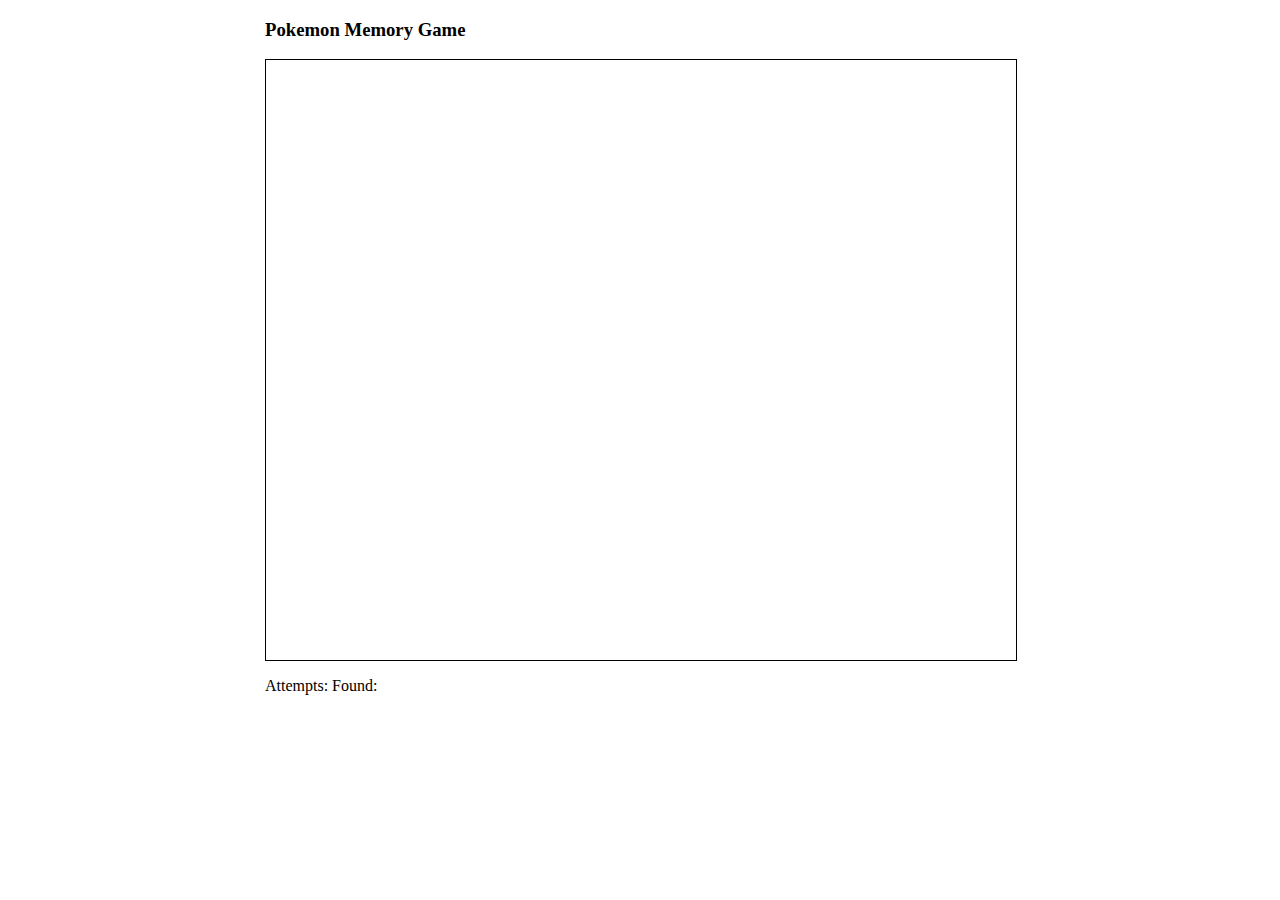
==== index.html @ 8ddcb8e1 "start with the html structure" ====
<!DOCTYPE html>
<html lang="en">
<head>
  <meta charset="utf-8">
  <meta http-equiv="X-UA-Compatible" content="IE=edge">
  <meta name="viewport" content="width=device-width, initial-scale=1.0"> 
  <script src="script.js"></script>
  <link rel="stylesheet" href="style.css"></script>
  <title>Pokemon Memory Game</title>      
</head>
<body>
   <div class="pageContainer">
      <h3>Pokemon Memory Game</h3>
      <div class="gameGrid">
      </div>
      <p>Attempts: <span class="attempsHolder"></span> Found: <span class="foundHolder"></span></p>
   </div>
</body>
</html>
---- style.css ----
.pageContainer {
    width: 750px;
    height: 750px;
    margin: 0 auto;
}

.gameGrid {
    display: flex;
    flex-wrap: wrap;
    height: 600px;
    width: 100%;
    border: 1px solid black;
}

.gameGrid img{
    width: 150px;
    height: 150px;
}
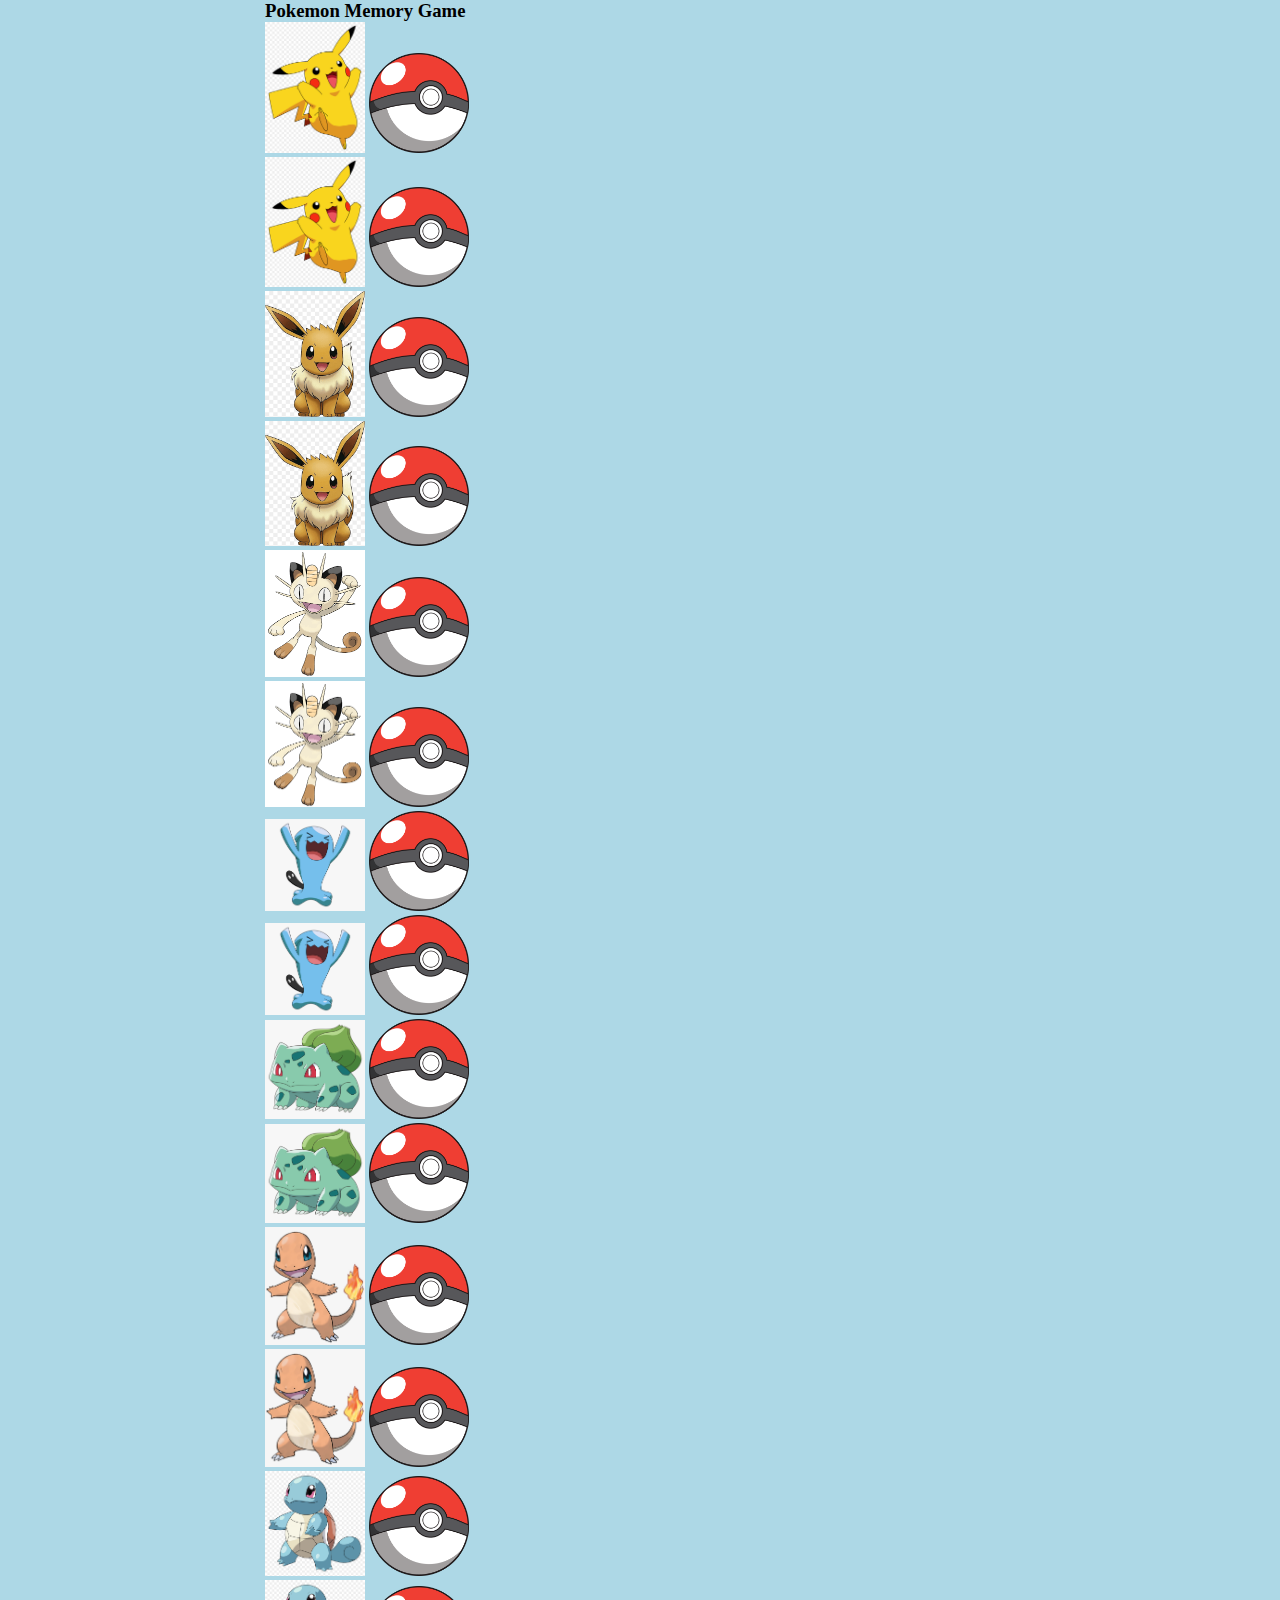
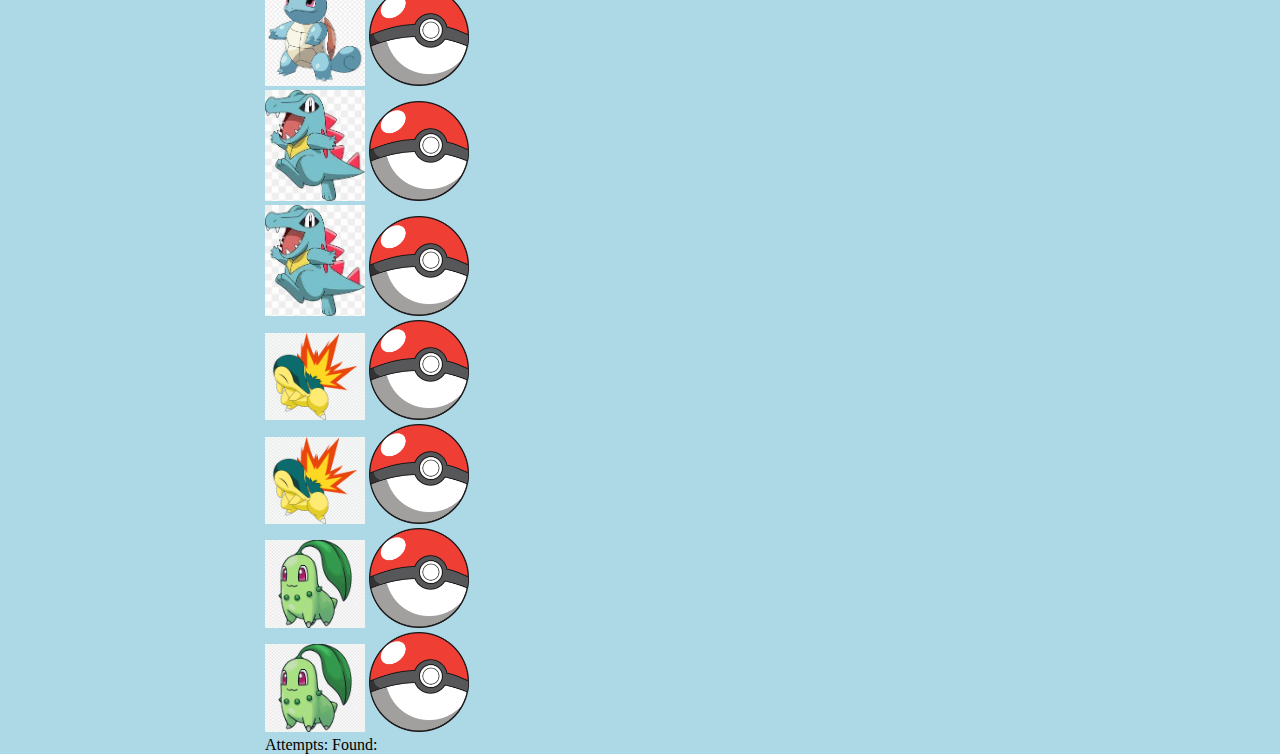
==== commit 83062d90: "edit html" ====
--- a/index.html
+++ b/index.html
@@ -4,15 +4,98 @@
   <meta charset="utf-8">
   <meta http-equiv="X-UA-Compatible" content="IE=edge">
   <meta name="viewport" content="width=device-width, initial-scale=1.0"> 
-  <script src="script.js"></script>
-  <link rel="stylesheet" href="style.css"></script>
-  <title>Pokemon Memory Game</title>      
+  <title>Pokemon Memory Game</title>
+  <link rel="stylesheet" href="style.css">      
 </head>
 <body>
+<script type="text/javascript" src="script.js"></script>
    <div class="pageContainer">
       <h3>Pokemon Memory Game</h3>
-      <div class="gameGrid">
-      </div>
+         <section class="memory-game"></section>
+            <div class="memory-card">
+               <img class="front-face" src="assets/Pikachu.png" alt="Pikachu">
+               <img class="back-face" src="assets/pokeball-placeholder.png" alt="pokeball">
+            </div>
+            <div class="memory-game">
+               <img class="front-face" src="assets/Pikachu.png" alt="Pikachu">
+               <img class="back-face" src="assets/pokeball-placeholder.png" alt="pokeball">
+            </div>
+            <div class="memory-game">
+               <img class="front-face" src="assets/Eevee.png" alt="Eevee">
+               <img class="back-face" src="assets/pokeball-placeholder.png" alt="pokeball">
+            </div>
+            <div class="memory-game">
+               <img class="front-face" src="assets/Eevee.png" alt="Eevee">
+               <img class="back-face" src="assets/pokeball-placeholder.png" alt="pokeball">
+            </div>
+            <div class="memory-game">
+               <img class="front-face" src="assets/Meowth.png" alt="Meowth">
+               <img class="back-face" src="assets/pokeball-placeholder.png" alt="pokeball">
+            </div>
+            <div class="memory-game">
+               <img class="front-face" src="assets/Meowth.png" alt="Meowth">
+               <img class="back-face" src="assets/pokeball-placeholder.png" alt="pokeball">
+            </div>
+            <div class="memory-game">
+               <img class="front-face" src="assets/Wobbuffet.png" alt="Wobbuffet">
+               <img class="back-face" src="assets/pokeball-placeholder.png" alt="pokeball">
+            </div>
+            <div class="memory-game">
+               <img class="front-face" src="assets/Wobbuffet.png" alt="Wobbuffet">
+               <img class="back-face" src="assets/pokeball-placeholder.png" alt="pokeball">
+            </div>
+            <div class="memory-game">
+               <img class="front-face" src="assets/Bulbasaur.png" alt="Bulbasaur">
+               <img class="back-face" src="assets/pokeball-placeholder.png" alt="pokeball">
+            </div>
+            <div class="memory-game">
+               <img class="front-face" src="assets/Bulbasaur.png" alt="Bulbasaur">
+               <img class="back-face" src="assets/pokeball-placeholder.png" alt="pokeball">
+            </div>
+            <div class="memory-game">
+               <img class="front-face" src="assets/Charmander.png" alt="Charmander">
+               <img class="back-face" src="assets/pokeball-placeholder.png" alt="pokeball">
+            </div>
+            <div class="memory-game">
+               <img class="front-face" src="assets/Charmander.png" alt="Charmander">
+               <img class="back-face" src="assets/pokeball-placeholder.png" alt="pokeball">
+            </div>
+            <div class="memory-game">
+               <img class="front-face" src="assets/Squirtle.png" alt="Squirtle">
+               <img class="back-face" src="assets/pokeball-placeholder.png" alt="pokeball">
+            </div>
+            <div class="memory-game">
+               <img class="front-face" src="assets/Squirtle.png" alt="Squirtle">
+               <img class="back-face" src="assets/pokeball-placeholder.png" alt="pokeball">
+            </div>
+            <div class="memory-game">
+               <img class="front-face" src="assets/Totodile.jpg" alt="Totodile">
+               <img class="back-face" src="assets/pokeball-placeholder.png" alt="pokeball">
+            </div>
+            <div class="memory-game">
+               <img class="front-face" src="assets/Totodile.jpg" alt="Totodile">
+               <img class="back-face" src="assets/pokeball-placeholder.png" alt="pokeball">
+            </div>
+            <div class="memory-game">
+               <img class="front-face" src="assets/Cyndaquil.png" alt="Cyndaquil">
+               <img class="back-face" src="assets/pokeball-placeholder.png" alt="pokeball">
+            </div>
+            <div class="memory-game">
+               <img class="front-face" src="assets/Cyndaquil.png" alt="Cyndaquil">
+               <img class="back-face" src="assets/pokeball-placeholder.png" alt="pokeball">
+            </div>
+            <div class="memory-game">
+               <img class="front-face" src="assets/Chikorita.png" alt="Chikorita">
+               <img class="back-face" src="assets/pokeball-placeholder.png" alt="pokeball">
+            </div>
+            <div class="memory-game">
+               <img class="front-face" src="assets/Chikorita.png" alt="Chikorita">
+               <img class="back-face" src="assets/pokeball-placeholder.png" alt="pokeball">
+            </div>
+           
+
+
+
       <p>Attempts: <span class="attempsHolder"></span> Found: <span class="foundHolder"></span></p>
    </div>
 </body>
--- a/style.css
+++ b/style.css
@@ -1,6 +1,21 @@
+/*some basic CSS for the game page */
+* {
+    padding: 0;
+    margin: 0;
+    box-sizing: border-box;
+}
+
+body {
+    height: 100vh;
+    background: lightblue;
+}
+
+img {
+    width: 100px;
+}
+
 .pageContainer {
     width: 750px;
-    height: 750px;
     margin: 0 auto;
 }
 
@@ -12,7 +27,7 @@
     border: 1px solid black;
 }
 
-.gameGrid img{
+.gameGrid img {
     width: 150px;
     height: 150px;
 }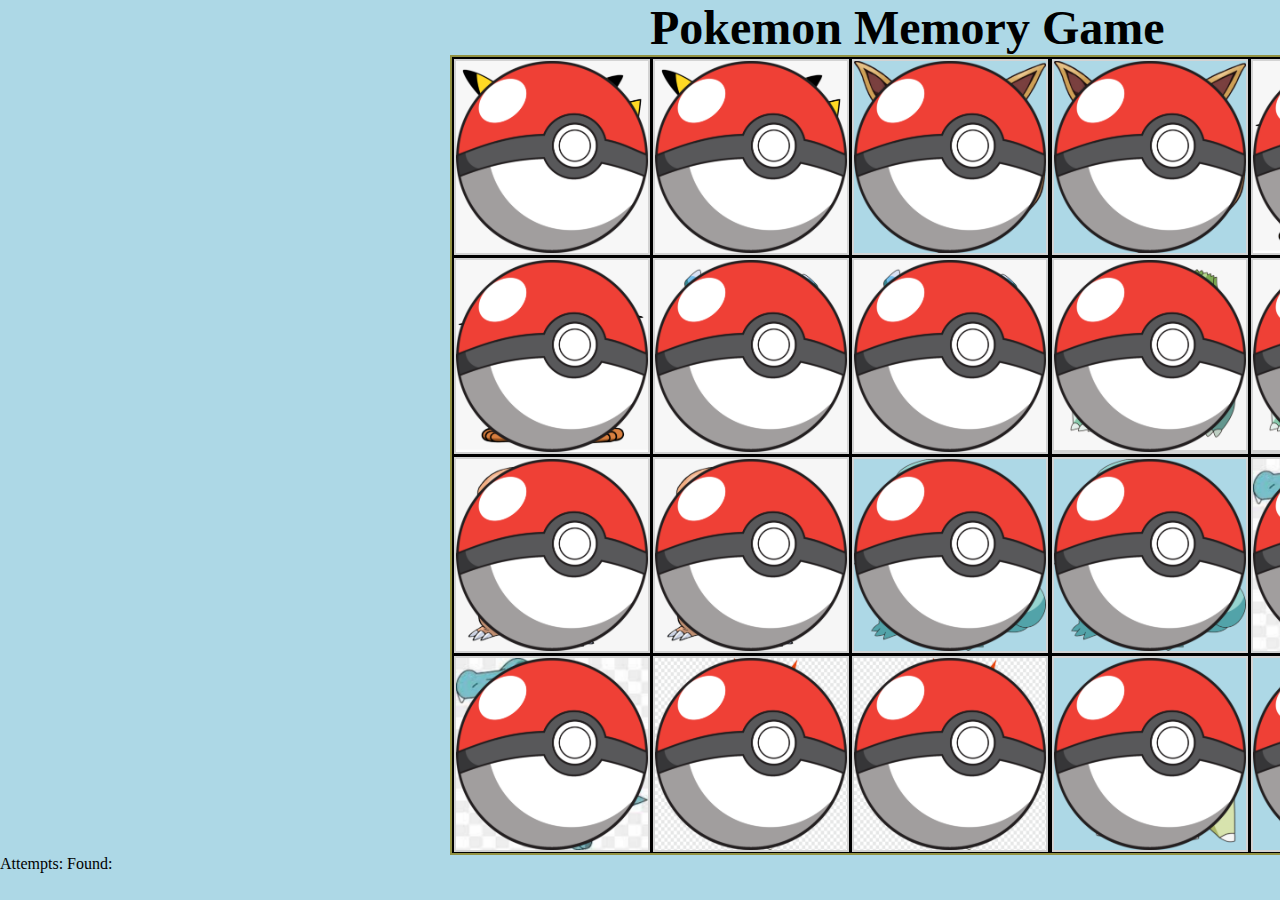
==== commit 0c40ae52: "finish basic html and css" ====
--- a/index.html
+++ b/index.html
@@ -5,93 +5,93 @@
   <meta http-equiv="X-UA-Compatible" content="IE=edge">
   <meta name="viewport" content="width=device-width, initial-scale=1.0"> 
   <title>Pokemon Memory Game</title>
-  <link rel="stylesheet" href="style.css">      
+  <link rel="stylesheet" href="style.css"> 
+  <script src="script.js"></script>     
 </head>
 <body>
-<script type="text/javascript" src="script.js"></script>
-   <div class="pageContainer">
       <h3>Pokemon Memory Game</h3>
-         <section class="memory-game"></section>
+         <section class="memory-game">
             <div class="memory-card">
                <img class="front-face" src="assets/Pikachu.png" alt="Pikachu">
                <img class="back-face" src="assets/pokeball-placeholder.png" alt="pokeball">
             </div>
-            <div class="memory-game">
+            <div class="memory-card">
                <img class="front-face" src="assets/Pikachu.png" alt="Pikachu">
                <img class="back-face" src="assets/pokeball-placeholder.png" alt="pokeball">
             </div>
-            <div class="memory-game">
+            <div class="memory-card">
                <img class="front-face" src="assets/Eevee.png" alt="Eevee">
                <img class="back-face" src="assets/pokeball-placeholder.png" alt="pokeball">
             </div>
-            <div class="memory-game">
+            <div class="memory-card">
                <img class="front-face" src="assets/Eevee.png" alt="Eevee">
                <img class="back-face" src="assets/pokeball-placeholder.png" alt="pokeball">
             </div>
-            <div class="memory-game">
+            <div class="memory-card">
                <img class="front-face" src="assets/Meowth.png" alt="Meowth">
                <img class="back-face" src="assets/pokeball-placeholder.png" alt="pokeball">
             </div>
-            <div class="memory-game">
+            <div class="memory-card">
                <img class="front-face" src="assets/Meowth.png" alt="Meowth">
                <img class="back-face" src="assets/pokeball-placeholder.png" alt="pokeball">
             </div>
-            <div class="memory-game">
+            <div class="memory-card">
                <img class="front-face" src="assets/Wobbuffet.png" alt="Wobbuffet">
                <img class="back-face" src="assets/pokeball-placeholder.png" alt="pokeball">
             </div>
-            <div class="memory-game">
+            <div class="memory-card">
                <img class="front-face" src="assets/Wobbuffet.png" alt="Wobbuffet">
                <img class="back-face" src="assets/pokeball-placeholder.png" alt="pokeball">
             </div>
-            <div class="memory-game">
+            <div class="memory-card">
                <img class="front-face" src="assets/Bulbasaur.png" alt="Bulbasaur">
                <img class="back-face" src="assets/pokeball-placeholder.png" alt="pokeball">
             </div>
-            <div class="memory-game">
+            <div class="memory-card">
                <img class="front-face" src="assets/Bulbasaur.png" alt="Bulbasaur">
                <img class="back-face" src="assets/pokeball-placeholder.png" alt="pokeball">
             </div>
-            <div class="memory-game">
+            <div class="memory-card">
                <img class="front-face" src="assets/Charmander.png" alt="Charmander">
                <img class="back-face" src="assets/pokeball-placeholder.png" alt="pokeball">
             </div>
-            <div class="memory-game">
+            <div class="memory-card">
                <img class="front-face" src="assets/Charmander.png" alt="Charmander">
                <img class="back-face" src="assets/pokeball-placeholder.png" alt="pokeball">
             </div>
-            <div class="memory-game">
+            <div class="memory-card">
                <img class="front-face" src="assets/Squirtle.png" alt="Squirtle">
                <img class="back-face" src="assets/pokeball-placeholder.png" alt="pokeball">
             </div>
-            <div class="memory-game">
+            <div class="memory-card">
                <img class="front-face" src="assets/Squirtle.png" alt="Squirtle">
                <img class="back-face" src="assets/pokeball-placeholder.png" alt="pokeball">
             </div>
-            <div class="memory-game">
+            <div class="memory-card">
                <img class="front-face" src="assets/Totodile.jpg" alt="Totodile">
                <img class="back-face" src="assets/pokeball-placeholder.png" alt="pokeball">
             </div>
-            <div class="memory-game">
+            <div class="memory-card">
                <img class="front-face" src="assets/Totodile.jpg" alt="Totodile">
                <img class="back-face" src="assets/pokeball-placeholder.png" alt="pokeball">
             </div>
-            <div class="memory-game">
+            <div class="memory-card">
                <img class="front-face" src="assets/Cyndaquil.png" alt="Cyndaquil">
                <img class="back-face" src="assets/pokeball-placeholder.png" alt="pokeball">
             </div>
-            <div class="memory-game">
+            <div class="memory-card">
                <img class="front-face" src="assets/Cyndaquil.png" alt="Cyndaquil">
                <img class="back-face" src="assets/pokeball-placeholder.png" alt="pokeball">
             </div>
-            <div class="memory-game">
+            <div class="memory-card">
                <img class="front-face" src="assets/Chikorita.png" alt="Chikorita">
                <img class="back-face" src="assets/pokeball-placeholder.png" alt="pokeball">
             </div>
-            <div class="memory-game">
+            <div class="memory-card">
                <img class="front-face" src="assets/Chikorita.png" alt="Chikorita">
                <img class="back-face" src="assets/pokeball-placeholder.png" alt="pokeball">
             </div>
+         </section>
            
 
 
--- a/style.css
+++ b/style.css
@@ -10,24 +10,37 @@
     background: lightblue;
 }
 
-img {
-    width: 100px;
+.memory-game {
+    width: 1000px;
+    height: 800px;
+    position: relative;
+    left: 450px;
+    display: flex;
+    flex-wrap: wrap;
+    border: 2px solid rgb(146, 146, 66);
 }
 
-.pageContainer {
-    width: 750px;
-    margin: 0 auto;
+.memory-card {
+    padding: 0;
+    margin: 0;
+    width: 20%;
+    height: 25%;
+    position: relative;
+    border: 2px solid black;
 }
 
-.gameGrid {
-    display: flex;
-    flex-wrap: wrap;
-    height: 600px;
-    width: 100%;
-    border: 1px solid black;
+.front-face,
+.back-face {
+    position: absolute;
+    border: 2px solid lightgrey;
 }
 
-.gameGrid img {
-    width: 150px;
-    height: 150px;
+img {
+    width: 196px;
+}
+
+h3 {
+    font-size: 3em;
+    position: relative;
+    left: 650px;
 }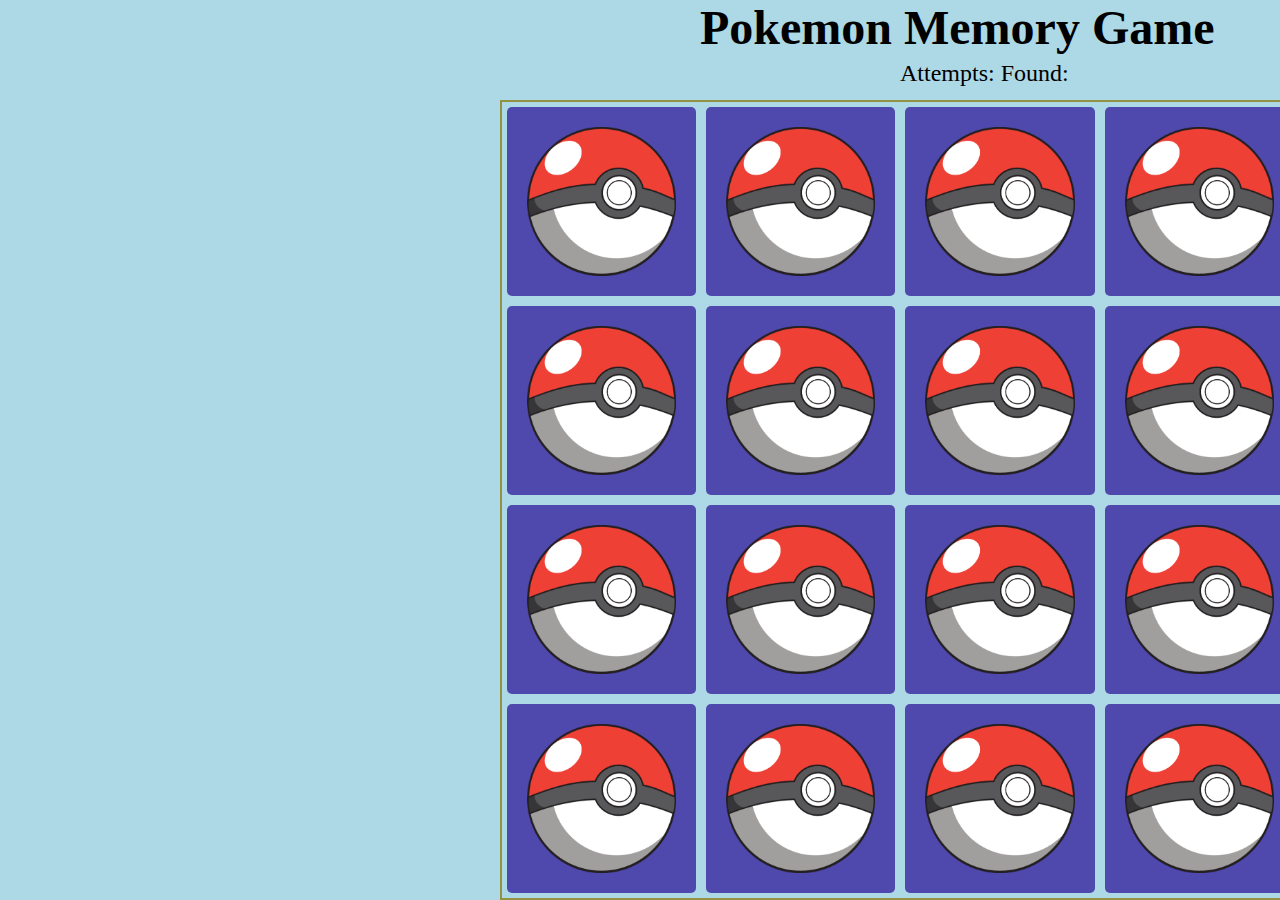
==== commit a7cfee2c: "basically finished the game, still some other work needs to be done!" ====
--- a/index.html
+++ b/index.html
@@ -5,89 +5,88 @@
   <meta http-equiv="X-UA-Compatible" content="IE=edge">
   <meta name="viewport" content="width=device-width, initial-scale=1.0"> 
   <title>Pokemon Memory Game</title>
-  <link rel="stylesheet" href="style.css"> 
-  <script src="script.js"></script>     
+  <link rel="stylesheet" href="style.css">      
 </head>
 <body>
       <h3>Pokemon Memory Game</h3>
          <section class="memory-game">
-            <div class="memory-card">
+            <div class="memory-card" data-framework="pikachu">
                <img class="front-face" src="assets/Pikachu.png" alt="Pikachu">
                <img class="back-face" src="assets/pokeball-placeholder.png" alt="pokeball">
             </div>
-            <div class="memory-card">
+            <div class="memory-card" data-framework="pikachu">
                <img class="front-face" src="assets/Pikachu.png" alt="Pikachu">
                <img class="back-face" src="assets/pokeball-placeholder.png" alt="pokeball">
             </div>
-            <div class="memory-card">
+            <div class="memory-card" data-framework="eevee">
+               <img class="front-face" src="assets/Eevee.png" alt="eevee">
+               <img class="back-face" src="assets/pokeball-placeholder.png" alt="pokeball">
+            </div>
+            <div class="memory-card" data-framework="eevee">
                <img class="front-face" src="assets/Eevee.png" alt="Eevee">
                <img class="back-face" src="assets/pokeball-placeholder.png" alt="pokeball">
             </div>
-            <div class="memory-card">
-               <img class="front-face" src="assets/Eevee.png" alt="Eevee">
-               <img class="back-face" src="assets/pokeball-placeholder.png" alt="pokeball">
-            </div>
-            <div class="memory-card">
+            <div class="memory-card" data-framework="meowth">
                <img class="front-face" src="assets/Meowth.png" alt="Meowth">
                <img class="back-face" src="assets/pokeball-placeholder.png" alt="pokeball">
             </div>
-            <div class="memory-card">
+            <div class="memory-card" data-framework="meowth">
                <img class="front-face" src="assets/Meowth.png" alt="Meowth">
                <img class="back-face" src="assets/pokeball-placeholder.png" alt="pokeball">
             </div>
-            <div class="memory-card">
+            <div class="memory-card" data-framework="wobbuffet">
                <img class="front-face" src="assets/Wobbuffet.png" alt="Wobbuffet">
                <img class="back-face" src="assets/pokeball-placeholder.png" alt="pokeball">
             </div>
-            <div class="memory-card">
+            <div class="memory-card" data-framework="wobbuffet">
                <img class="front-face" src="assets/Wobbuffet.png" alt="Wobbuffet">
                <img class="back-face" src="assets/pokeball-placeholder.png" alt="pokeball">
             </div>
-            <div class="memory-card">
+            <div class="memory-card" data-framework="bulbasaur">
                <img class="front-face" src="assets/Bulbasaur.png" alt="Bulbasaur">
                <img class="back-face" src="assets/pokeball-placeholder.png" alt="pokeball">
             </div>
-            <div class="memory-card">
+            <div class="memory-card" data-framework = "Bulbasaur">
                <img class="front-face" src="assets/Bulbasaur.png" alt="Bulbasaur">
                <img class="back-face" src="assets/pokeball-placeholder.png" alt="pokeball">
             </div>
-            <div class="memory-card">
+            <div class="memory-card" data-framework = "Charmander">
                <img class="front-face" src="assets/Charmander.png" alt="Charmander">
                <img class="back-face" src="assets/pokeball-placeholder.png" alt="pokeball">
             </div>
-            <div class="memory-card">
+            <div class="memory-card" data-framework="charmander">
                <img class="front-face" src="assets/Charmander.png" alt="Charmander">
                <img class="back-face" src="assets/pokeball-placeholder.png" alt="pokeball">
             </div>
-            <div class="memory-card">
+            <div class="memory-card" data-framework="squirtle">
                <img class="front-face" src="assets/Squirtle.png" alt="Squirtle">
                <img class="back-face" src="assets/pokeball-placeholder.png" alt="pokeball">
             </div>
-            <div class="memory-card">
+            <div class="memory-card" data-framework="squirtle">
                <img class="front-face" src="assets/Squirtle.png" alt="Squirtle">
                <img class="back-face" src="assets/pokeball-placeholder.png" alt="pokeball">
             </div>
-            <div class="memory-card">
+            <div class="memory-card" data-framework="totodile">
                <img class="front-face" src="assets/Totodile.jpg" alt="Totodile">
                <img class="back-face" src="assets/pokeball-placeholder.png" alt="pokeball">
             </div>
-            <div class="memory-card">
+            <div class="memory-card" data-framework="totodile">
                <img class="front-face" src="assets/Totodile.jpg" alt="Totodile">
                <img class="back-face" src="assets/pokeball-placeholder.png" alt="pokeball">
             </div>
-            <div class="memory-card">
+            <div class="memory-card" data-framework="cyndaquil">
                <img class="front-face" src="assets/Cyndaquil.png" alt="Cyndaquil">
                <img class="back-face" src="assets/pokeball-placeholder.png" alt="pokeball">
             </div>
-            <div class="memory-card">
+            <div class="memory-card" data-framework="cyndaquil">
                <img class="front-face" src="assets/Cyndaquil.png" alt="Cyndaquil">
                <img class="back-face" src="assets/pokeball-placeholder.png" alt="pokeball">
             </div>
-            <div class="memory-card">
+            <div class="memory-card" data-framework="chikorita">
                <img class="front-face" src="assets/Chikorita.png" alt="Chikorita">
                <img class="back-face" src="assets/pokeball-placeholder.png" alt="pokeball">
             </div>
-            <div class="memory-card">
+            <div class="memory-card" data-framework="chikorita">
                <img class="front-face" src="assets/Chikorita.png" alt="Chikorita">
                <img class="back-face" src="assets/pokeball-placeholder.png" alt="pokeball">
             </div>
@@ -98,5 +97,6 @@
 
       <p>Attempts: <span class="attempsHolder"></span> Found: <span class="foundHolder"></span></p>
    </div>
+   <script src="script.js"></script>
 </body>
 </html>--- a/style.css
+++ b/style.css
@@ -5,42 +5,78 @@
     box-sizing: border-box;
 }
 
+/*the whole page*/
 body {
     height: 100vh;
+    display: flex;
     background: lightblue;
 }
 
+/*the game container*/
 .memory-game {
     width: 1000px;
     height: 800px;
-    position: relative;
-    left: 450px;
+    position: absolute;
+    left: 500px;
+    top: 100px;
     display: flex;
     flex-wrap: wrap;
     border: 2px solid rgb(146, 146, 66);
+    perspective: 1000px;
 }
 
+/*card container*/
 .memory-card {
-    padding: 0;
-    margin: 0;
-    width: 20%;
-    height: 25%;
+    width: calc(20% - 10px);
+    height: calc(25% - 10px);
     position: relative;
-    border: 2px solid black;
+    margin: 5px;
+    transform: scale(1);
+    transform-style: preserve-3d;
+    transition: transform .5s;
 }
 
+.memory-card:active {
+    transform: scale(.97);
+    trasition: transform .2s;
+}
+
+.memory-card.flip {
+    transform: rotateY(180deg);
+}
+
+/*cards front and back*/
 .front-face,
 .back-face {
+    width: 100%;
+    height: 100%;
+    padding: 20px;
     position: absolute;
-    border: 2px solid lightgrey;
+    border-radius: 5px;
+    background-color: rgb(79, 72, 173);
+    backface-visibility: hidden;
 }
 
+.front-face {
+    transform: rotateY(180deg);
+}
+
+/*pokemon picture*/
 img {
     width: 196px;
 }
 
+/*title*/
 h3 {
     font-size: 3em;
     position: relative;
-    left: 650px;
+    left: 700px;
+}
+
+/*attempts and found bar*/
+p {
+    font-size: 1.5em;
+    position: absolute;
+    left: 900px;
+    top: 60px;
 }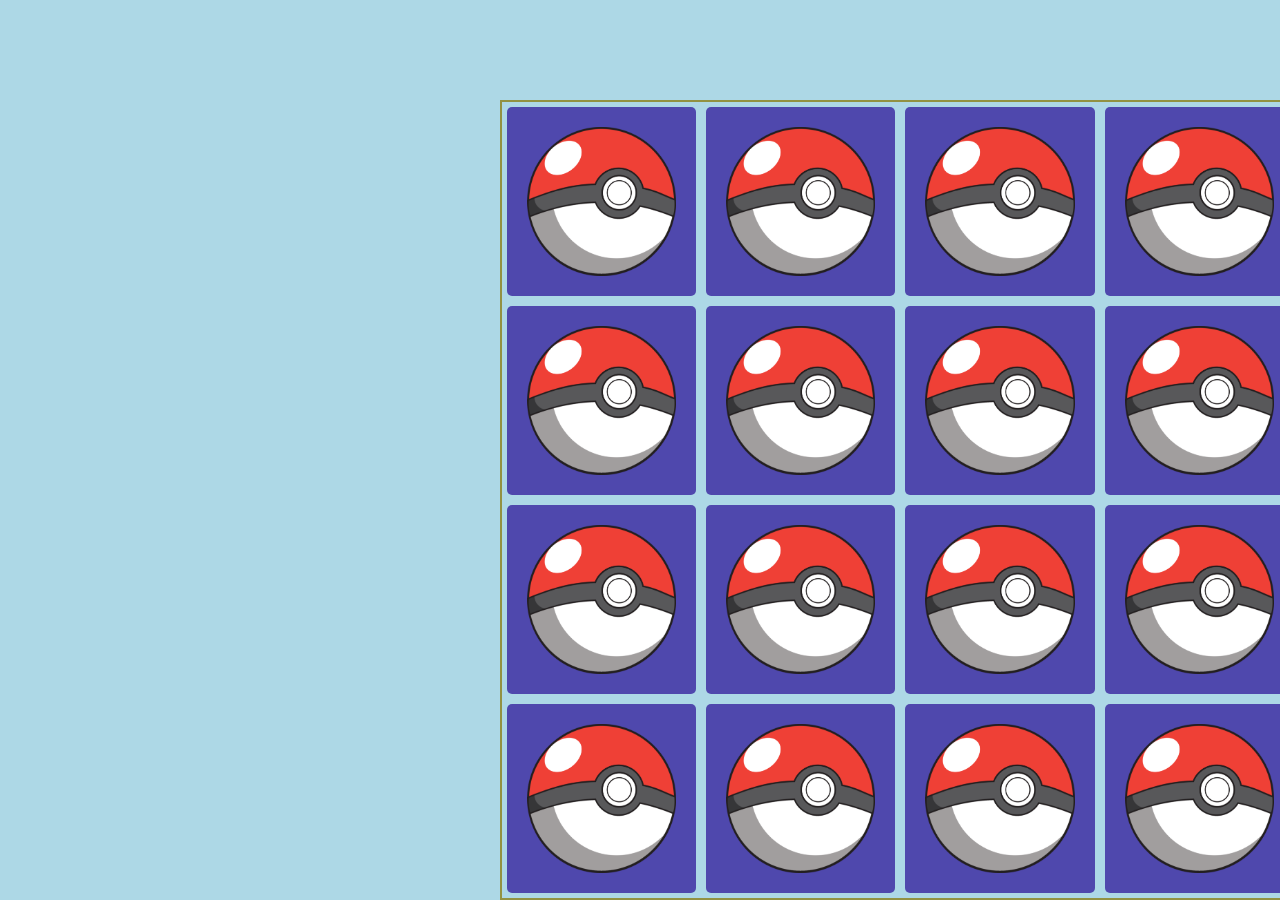
==== commit 3ce12787: "trying to add start page, still working" ====
--- a/index.html
+++ b/index.html
@@ -5,98 +5,91 @@
   <meta http-equiv="X-UA-Compatible" content="IE=edge">
   <meta name="viewport" content="width=device-width, initial-scale=1.0"> 
   <title>Pokemon Memory Game</title>
-  <link rel="stylesheet" href="style.css">      
+  <link rel="stylesheet" href="style.css">   
+  <script src="script.js"></script>   
 </head>
 <body>
-      <h3>Pokemon Memory Game</h3>
-         <section class="memory-game">
-            <div class="memory-card" data-framework="pikachu">
-               <img class="front-face" src="assets/Pikachu.png" alt="Pikachu">
-               <img class="back-face" src="assets/pokeball-placeholder.png" alt="pokeball">
-            </div>
-            <div class="memory-card" data-framework="pikachu">
-               <img class="front-face" src="assets/Pikachu.png" alt="Pikachu">
-               <img class="back-face" src="assets/pokeball-placeholder.png" alt="pokeball">
-            </div>
-            <div class="memory-card" data-framework="eevee">
-               <img class="front-face" src="assets/Eevee.png" alt="eevee">
-               <img class="back-face" src="assets/pokeball-placeholder.png" alt="pokeball">
-            </div>
-            <div class="memory-card" data-framework="eevee">
-               <img class="front-face" src="assets/Eevee.png" alt="Eevee">
-               <img class="back-face" src="assets/pokeball-placeholder.png" alt="pokeball">
-            </div>
-            <div class="memory-card" data-framework="meowth">
-               <img class="front-face" src="assets/Meowth.png" alt="Meowth">
-               <img class="back-face" src="assets/pokeball-placeholder.png" alt="pokeball">
-            </div>
-            <div class="memory-card" data-framework="meowth">
-               <img class="front-face" src="assets/Meowth.png" alt="Meowth">
-               <img class="back-face" src="assets/pokeball-placeholder.png" alt="pokeball">
-            </div>
-            <div class="memory-card" data-framework="wobbuffet">
-               <img class="front-face" src="assets/Wobbuffet.png" alt="Wobbuffet">
-               <img class="back-face" src="assets/pokeball-placeholder.png" alt="pokeball">
-            </div>
-            <div class="memory-card" data-framework="wobbuffet">
-               <img class="front-face" src="assets/Wobbuffet.png" alt="Wobbuffet">
-               <img class="back-face" src="assets/pokeball-placeholder.png" alt="pokeball">
-            </div>
-            <div class="memory-card" data-framework="bulbasaur">
-               <img class="front-face" src="assets/Bulbasaur.png" alt="Bulbasaur">
-               <img class="back-face" src="assets/pokeball-placeholder.png" alt="pokeball">
-            </div>
-            <div class="memory-card" data-framework = "Bulbasaur">
-               <img class="front-face" src="assets/Bulbasaur.png" alt="Bulbasaur">
-               <img class="back-face" src="assets/pokeball-placeholder.png" alt="pokeball">
-            </div>
-            <div class="memory-card" data-framework = "Charmander">
-               <img class="front-face" src="assets/Charmander.png" alt="Charmander">
-               <img class="back-face" src="assets/pokeball-placeholder.png" alt="pokeball">
-            </div>
-            <div class="memory-card" data-framework="charmander">
-               <img class="front-face" src="assets/Charmander.png" alt="Charmander">
-               <img class="back-face" src="assets/pokeball-placeholder.png" alt="pokeball">
-            </div>
-            <div class="memory-card" data-framework="squirtle">
-               <img class="front-face" src="assets/Squirtle.png" alt="Squirtle">
-               <img class="back-face" src="assets/pokeball-placeholder.png" alt="pokeball">
-            </div>
-            <div class="memory-card" data-framework="squirtle">
-               <img class="front-face" src="assets/Squirtle.png" alt="Squirtle">
-               <img class="back-face" src="assets/pokeball-placeholder.png" alt="pokeball">
-            </div>
-            <div class="memory-card" data-framework="totodile">
-               <img class="front-face" src="assets/Totodile.jpg" alt="Totodile">
-               <img class="back-face" src="assets/pokeball-placeholder.png" alt="pokeball">
-            </div>
-            <div class="memory-card" data-framework="totodile">
-               <img class="front-face" src="assets/Totodile.jpg" alt="Totodile">
-               <img class="back-face" src="assets/pokeball-placeholder.png" alt="pokeball">
-            </div>
-            <div class="memory-card" data-framework="cyndaquil">
-               <img class="front-face" src="assets/Cyndaquil.png" alt="Cyndaquil">
-               <img class="back-face" src="assets/pokeball-placeholder.png" alt="pokeball">
-            </div>
-            <div class="memory-card" data-framework="cyndaquil">
-               <img class="front-face" src="assets/Cyndaquil.png" alt="Cyndaquil">
-               <img class="back-face" src="assets/pokeball-placeholder.png" alt="pokeball">
-            </div>
-            <div class="memory-card" data-framework="chikorita">
-               <img class="front-face" src="assets/Chikorita.png" alt="Chikorita">
-               <img class="back-face" src="assets/pokeball-placeholder.png" alt="pokeball">
-            </div>
-            <div class="memory-card" data-framework="chikorita">
-               <img class="front-face" src="assets/Chikorita.png" alt="Chikorita">
-               <img class="back-face" src="assets/pokeball-placeholder.png" alt="pokeball">
-            </div>
-         </section>
-           
-
-
-
-      <p>Attempts: <span class="attempsHolder"></span> Found: <span class="foundHolder"></span></p>
-   </div>
-   <script src="script.js"></script>
+    <section class="memory-game">
+        <div class="memory-card" data-framework="pikachu">
+           <img class="front-face" src="assets/Pikachu.png" alt="Pikachu">
+           <img class="back-face" src="assets/pokeball-placeholder.png" alt="pokeball">
+        </div>
+        <div class="memory-card" data-framework="pikachu">
+           <img class="front-face" src="assets/Pikachu.png" alt="Pikachu">
+           <img class="back-face" src="assets/pokeball-placeholder.png" alt="pokeball">
+        </div>
+        <div class="memory-card" data-framework="eevee">
+           <img class="front-face" src="assets/Eevee.png" alt="eevee">
+           <img class="back-face" src="assets/pokeball-placeholder.png" alt="pokeball">
+        </div>
+        <div class="memory-card" data-framework="eevee">
+           <img class="front-face" src="assets/Eevee.png" alt="Eevee">
+           <img class="back-face" src="assets/pokeball-placeholder.png" alt="pokeball">
+        </div>
+        <div class="memory-card" data-framework="meowth">
+           <img class="front-face" src="assets/Meowth.png" alt="Meowth">
+           <img class="back-face" src="assets/pokeball-placeholder.png" alt="pokeball">
+        </div>
+        <div class="memory-card" data-framework="meowth">
+           <img class="front-face" src="assets/Meowth.png" alt="Meowth">
+           <img class="back-face" src="assets/pokeball-placeholder.png" alt="pokeball">
+        </div>
+        <div class="memory-card" data-framework="wobbuffet">
+           <img class="front-face" src="assets/Wobbuffet.png" alt="Wobbuffet">
+           <img class="back-face" src="assets/pokeball-placeholder.png" alt="pokeball">
+        </div>
+        <div class="memory-card" data-framework="wobbuffet">
+           <img class="front-face" src="assets/Wobbuffet.png" alt="Wobbuffet">
+           <img class="back-face" src="assets/pokeball-placeholder.png" alt="pokeball">
+        </div>
+        <div class="memory-card" data-framework="bulbasaur">
+           <img class="front-face" src="assets/Bulbasaur.png" alt="Bulbasaur">
+           <img class="back-face" src="assets/pokeball-placeholder.png" alt="pokeball">
+        </div>
+        <div class="memory-card" data-framework = "bulbasaur">
+           <img class="front-face" src="assets/Bulbasaur.png" alt="Bulbasaur">
+           <img class="back-face" src="assets/pokeball-placeholder.png" alt="pokeball">
+        </div>
+        <div class="memory-card" data-framework = "charmander">
+           <img class="front-face" src="assets/Charmander.png" alt="Charmander">
+           <img class="back-face" src="assets/pokeball-placeholder.png" alt="pokeball">
+        </div>
+        <div class="memory-card" data-framework="charmander">
+           <img class="front-face" src="assets/Charmander.png" alt="Charmander">
+           <img class="back-face" src="assets/pokeball-placeholder.png" alt="pokeball">
+        </div>
+        <div class="memory-card" data-framework="squirtle">
+           <img class="front-face" src="assets/Squirtle.png" alt="Squirtle">
+           <img class="back-face" src="assets/pokeball-placeholder.png" alt="pokeball">
+        </div>
+        <div class="memory-card" data-framework="squirtle">
+           <img class="front-face" src="assets/Squirtle.png" alt="Squirtle">
+           <img class="back-face" src="assets/pokeball-placeholder.png" alt="pokeball">
+        </div>
+        <div class="memory-card" data-framework="totodile">
+           <img class="front-face" src="assets/Totodile.jpg" alt="Totodile">
+           <img class="back-face" src="assets/pokeball-placeholder.png" alt="pokeball">
+        </div>
+        <div class="memory-card" data-framework="totodile">
+           <img class="front-face" src="assets/Totodile.jpg" alt="Totodile">
+           <img class="back-face" src="assets/pokeball-placeholder.png" alt="pokeball">
+        </div>
+        <div class="memory-card" data-framework="cyndaquil">
+           <img class="front-face" src="assets/Cyndaquil.png" alt="Cyndaquil">
+           <img class="back-face" src="assets/pokeball-placeholder.png" alt="pokeball">
+        </div>
+        <div class="memory-card" data-framework="cyndaquil">
+           <img class="front-face" src="assets/Cyndaquil.png" alt="Cyndaquil">
+           <img class="back-face" src="assets/pokeball-placeholder.png" alt="pokeball">
+        </div>
+        <div class="memory-card" data-framework="chikorita">
+           <img class="front-face" src="assets/Chikorita.png" alt="Chikorita">
+           <img class="back-face" src="assets/pokeball-placeholder.png" alt="pokeball">
+        </div>
+        <div class="memory-card" data-framework="chikorita">
+           <img class="front-face" src="assets/Chikorita.png" alt="Chikorita">
+           <img class="back-face" src="assets/pokeball-placeholder.png" alt="pokeball">
+        </div>
+     </section>
 </body>
 </html>--- a/style.css
+++ b/style.css
@@ -29,6 +29,7 @@
 .memory-card {
     width: calc(20% - 10px);
     height: calc(25% - 10px);
+    display: flex;
     position: relative;
     margin: 5px;
     transform: scale(1);
@@ -66,17 +67,4 @@
     width: 196px;
 }
 
-/*title*/
-h3 {
-    font-size: 3em;
-    position: relative;
-    left: 700px;
-}
-
-/*attempts and found bar*/
-p {
-    font-size: 1.5em;
-    position: absolute;
-    left: 900px;
-    top: 60px;
-}+/*title-image*/
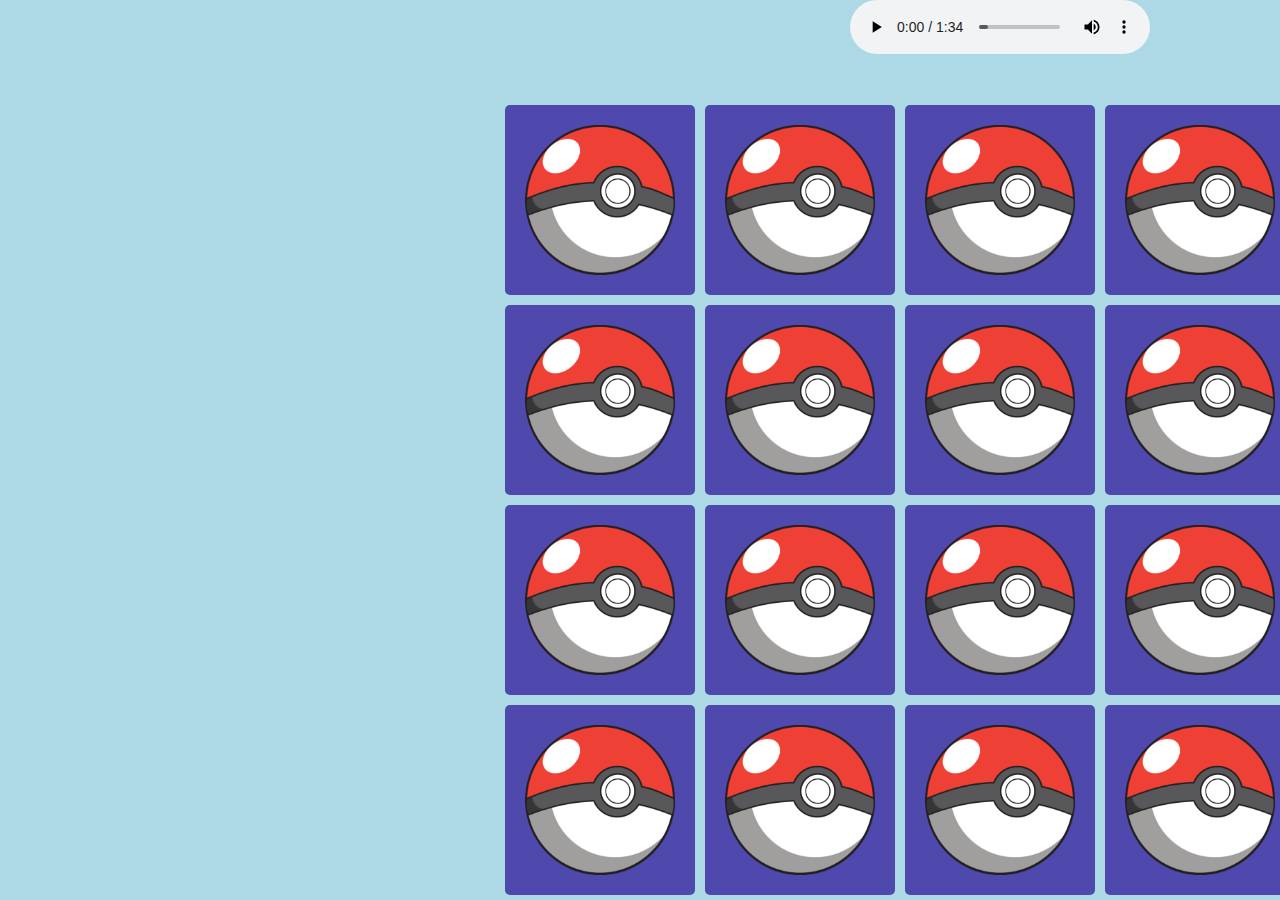
==== commit d7a28b38: "finishing the start page" ====
--- a/index.html
+++ b/index.html
@@ -5,10 +5,12 @@
   <meta http-equiv="X-UA-Compatible" content="IE=edge">
   <meta name="viewport" content="width=device-width, initial-scale=1.0"> 
   <title>Pokemon Memory Game</title>
-  <link rel="stylesheet" href="style.css">   
-  <script src="script.js"></script>   
+  <link rel="stylesheet" href="style.css">     
 </head>
 <body>
+<audio controls autoplay loop id="bgm-ctrl">
+   <source src="bgm/増田順一 (Junichi Masuda) - マサラタウンのテーマ (真新镇之歌).mp3" type="audio/mpeg">
+</audio>
     <section class="memory-game">
         <div class="memory-card" data-framework="pikachu">
            <img class="front-face" src="assets/Pikachu.png" alt="Pikachu">
@@ -91,5 +93,6 @@
            <img class="back-face" src="assets/pokeball-placeholder.png" alt="pokeball">
         </div>
      </section>
+     <script src="script.js"></script>  
 </body>
 </html>--- a/style.css
+++ b/style.css
@@ -1,3 +1,4 @@
+/*//////////////////////////////////////////////////////////////////////////*/
 /*some basic CSS for the game page */
 * {
     padding: 0;
@@ -12,6 +13,12 @@
     background: lightblue;
 }
 
+#bgm-ctrl {
+    position: relative;
+    display: flex;
+    left: 850px;
+}
+
 /*the game container*/
 .memory-game {
     width: 1000px;
@@ -21,8 +28,6 @@
     top: 100px;
     display: flex;
     flex-wrap: wrap;
-    border: 2px solid rgb(146, 146, 66);
-    perspective: 1000px;
 }
 
 /*card container*/
@@ -39,7 +44,7 @@
 
 .memory-card:active {
     transform: scale(.97);
-    trasition: transform .2s;
+    transition: transform .2s;
 }
 
 .memory-card.flip {
@@ -67,4 +72,3 @@
     width: 196px;
 }
 
-/*title-image*/
